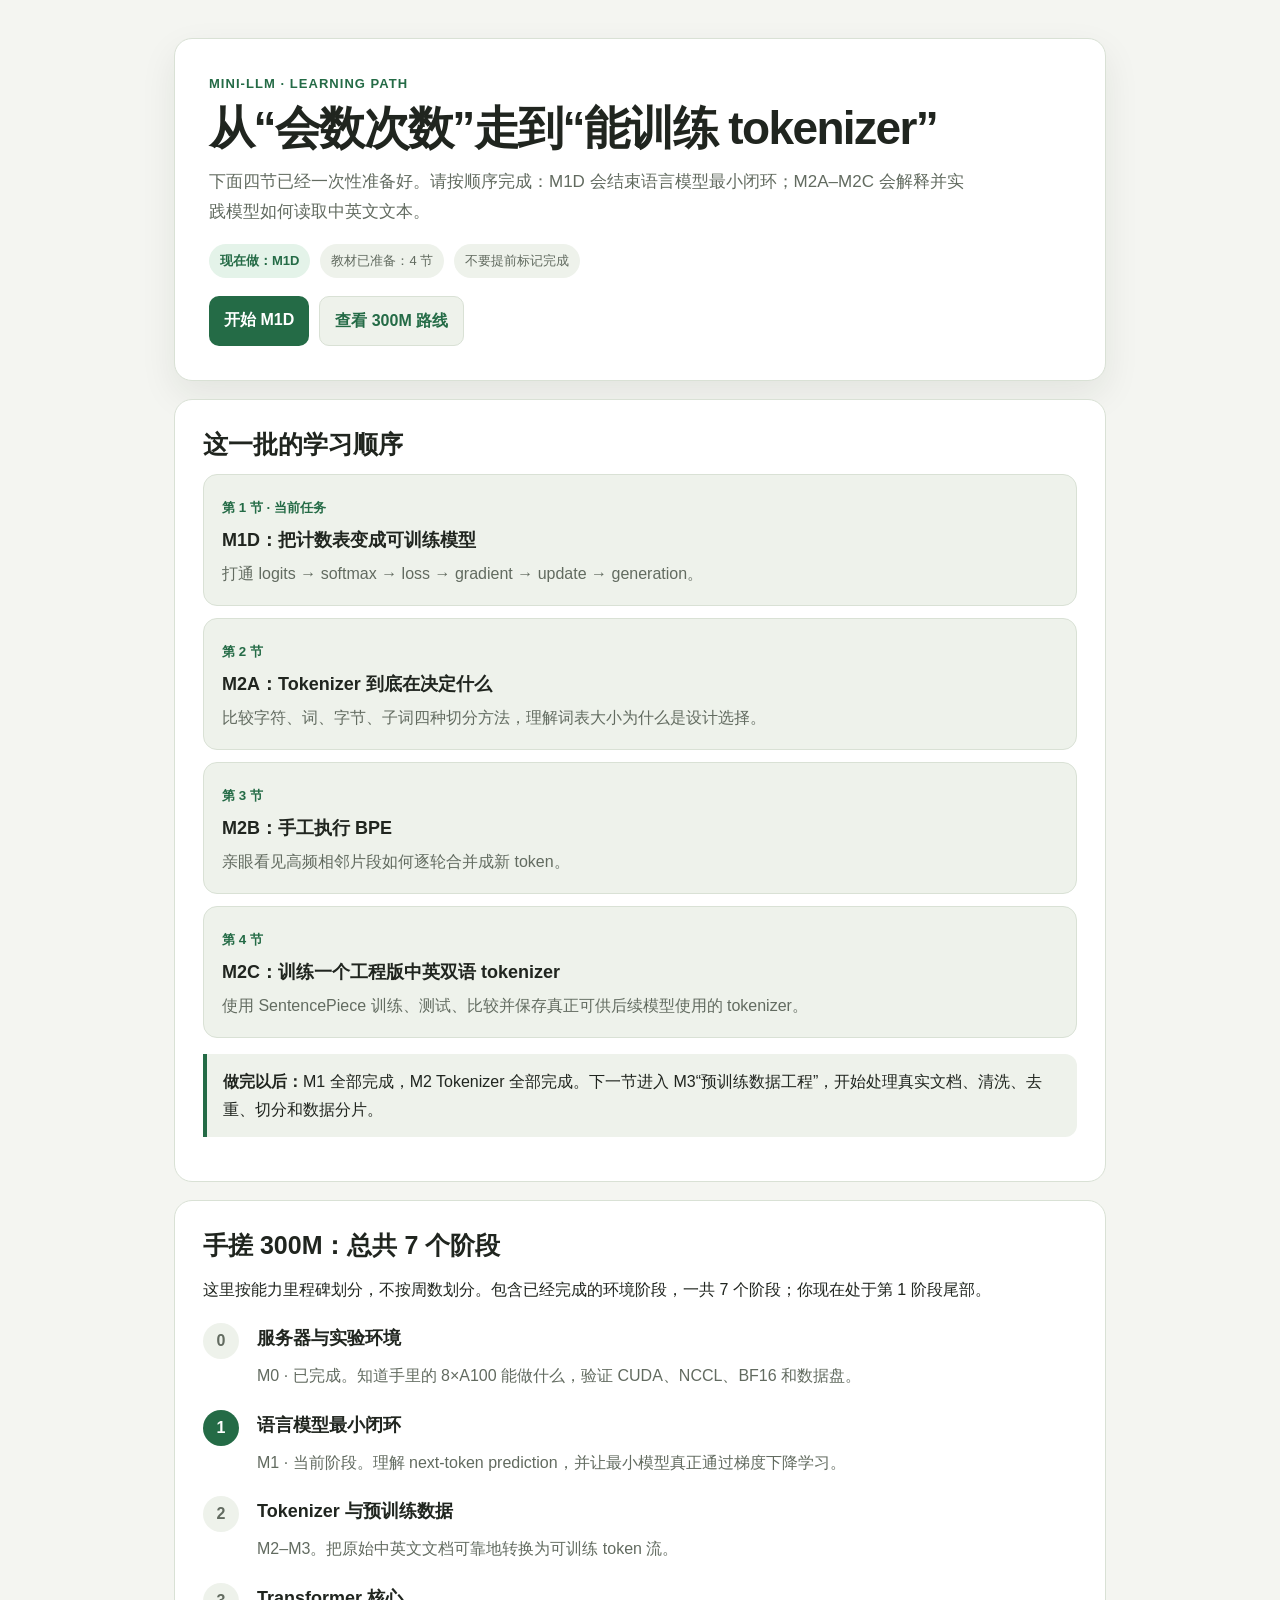
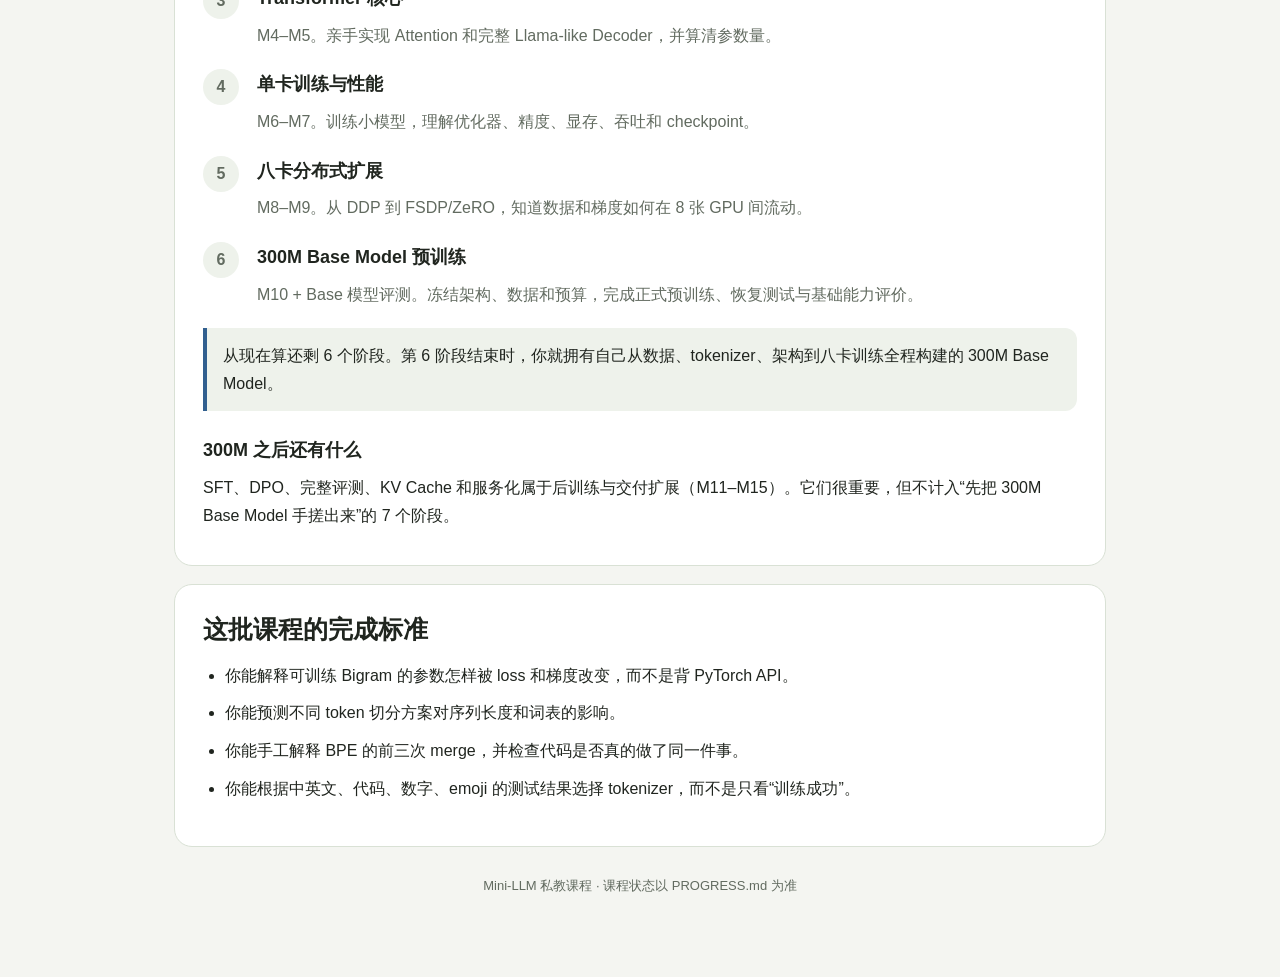
==== index.html @ 045b9879 "Mini-LLM 课程交互教材页（镜像自私有课程仓库）" ====
<!doctype html>
<html lang="zh-CN">
<head>
  <meta charset="utf-8">
  <meta name="viewport" content="width=device-width, initial-scale=1">
  <title>Mini-LLM · 下一批课程</title>
  <link rel="stylesheet" href="assets/course.css">
</head>
<body>
  <main class="shell">
    <header>
      <div class="eyebrow">MINI-LLM · LEARNING PATH</div>
      <h1>从“会数次数”走到“能训练 tokenizer”</h1>
      <p class="lede">下面四节已经一次性准备好。请按顺序完成：M1D 会结束语言模型最小闭环；M2A–M2C 会解释并实践模型如何读取中英文文本。</p>
      <div class="status"><span class="tag current">现在做：M1D</span><span class="tag">教材已准备：4 节</span><span class="tag">不要提前标记完成</span></div>
      <div class="actions"><a class="button" href="M01D-trainable-bigram.html">开始 M1D</a><a class="button secondary" href="#roadmap">查看 300M 路线</a></div>
    </header>

    <section>
      <h2>这一批的学习顺序</h2>
      <div class="lesson-list">
        <a class="lesson" href="M01D-trainable-bigram.html"><small>第 1 节 · 当前任务</small><strong>M1D：把计数表变成可训练模型</strong><span>打通 logits → softmax → loss → gradient → update → generation。</span></a>
        <a class="lesson" href="M02A-tokenizer-map.html"><small>第 2 节</small><strong>M2A：Tokenizer 到底在决定什么</strong><span>比较字符、词、字节、子词四种切分方法，理解词表大小为什么是设计选择。</span></a>
        <a class="lesson" href="M02B-hand-bpe.html"><small>第 3 节</small><strong>M2B：手工执行 BPE</strong><span>亲眼看见高频相邻片段如何逐轮合并成新 token。</span></a>
        <a class="lesson" href="M02C-train-bilingual-tokenizer.html"><small>第 4 节</small><strong>M2C：训练一个工程版中英双语 tokenizer</strong><span>使用 SentencePiece 训练、测试、比较并保存真正可供后续模型使用的 tokenizer。</span></a>
      </div>
      <div class="callout green"><strong>做完以后：</strong>M1 全部完成，M2 Tokenizer 全部完成。下一节进入 M3“预训练数据工程”，开始处理真实文档、清洗、去重、切分和数据分片。</div>
    </section>

    <section id="roadmap">
      <h2>手搓 300M：总共 7 个阶段</h2>
      <p>这里按能力里程碑划分，不按周数划分。包含已经完成的环境阶段，一共 7 个阶段；你现在处于第 1 阶段尾部。</p>
      <div class="stage" data-n="0"><h3>服务器与实验环境</h3><p>M0 · 已完成。知道手里的 8×A100 能做什么，验证 CUDA、NCCL、BF16 和数据盘。</p></div>
      <div class="stage current" data-n="1"><h3>语言模型最小闭环</h3><p>M1 · 当前阶段。理解 next-token prediction，并让最小模型真正通过梯度下降学习。</p></div>
      <div class="stage" data-n="2"><h3>Tokenizer 与预训练数据</h3><p>M2–M3。把原始中英文文档可靠地转换为可训练 token 流。</p></div>
      <div class="stage" data-n="3"><h3>Transformer 核心</h3><p>M4–M5。亲手实现 Attention 和完整 Llama-like Decoder，并算清参数量。</p></div>
      <div class="stage" data-n="4"><h3>单卡训练与性能</h3><p>M6–M7。训练小模型，理解优化器、精度、显存、吞吐和 checkpoint。</p></div>
      <div class="stage" data-n="5"><h3>八卡分布式扩展</h3><p>M8–M9。从 DDP 到 FSDP/ZeRO，知道数据和梯度如何在 8 张 GPU 间流动。</p></div>
      <div class="stage" data-n="6"><h3>300M Base Model 预训练</h3><p>M10 + Base 模型评测。冻结架构、数据和预算，完成正式预训练、恢复测试与基础能力评价。</p></div>
      <div class="callout blue">从现在算还剩 6 个阶段。第 6 阶段结束时，你就拥有自己从数据、tokenizer、架构到八卡训练全程构建的 300M Base Model。</div>
      <h3>300M 之后还有什么</h3>
      <p>SFT、DPO、完整评测、KV Cache 和服务化属于后训练与交付扩展（M11–M15）。它们很重要，但不计入“先把 300M Base Model 手搓出来”的 7 个阶段。</p>
    </section>

    <section>
      <h2>这批课程的完成标准</h2>
      <ul class="checklist">
        <li>你能解释可训练 Bigram 的参数怎样被 loss 和梯度改变，而不是背 PyTorch API。</li>
        <li>你能预测不同 token 切分方案对序列长度和词表的影响。</li>
        <li>你能手工解释 BPE 的前三次 merge，并检查代码是否真的做了同一件事。</li>
        <li>你能根据中英文、代码、数字、emoji 的测试结果选择 tokenizer，而不是只看“训练成功”。</li>
      </ul>
    </section>
    <footer>Mini-LLM 私教课程 · 课程状态以 PROGRESS.md 为准</footer>
  </main>
</body>
</html>
---- assets/course.css ----
:root {
  color-scheme: light dark;
  --bg: light-dark(#f4f5f1, #111310);
  --paper: light-dark(#ffffff, #1a1d18);
  --soft: light-dark(#eef2eb, #242820);
  --text: light-dark(#20251f, #eef2ea);
  --muted: light-dark(#626b60, #aab4a6);
  --line: light-dark(#d9e1d5, #394036);
  --green: light-dark(#246b46, #76d69f);
  --green-soft: light-dark(#e4f3e9, #1c3828);
  --amber: light-dark(#8a5a12, #f1bd66);
  --red: light-dark(#993d38, #ff9d94);
  --blue: light-dark(#315f8f, #8bc3ff);
  --shadow: 0 14px 36px rgba(23, 35, 24, .08);
}
* { box-sizing: border-box; }
html { scroll-behavior: smooth; }
body {
  margin: 0;
  background: var(--bg);
  color: var(--text);
  font-family: ui-sans-serif, -apple-system, BlinkMacSystemFont, "Segoe UI", "PingFang SC", "Microsoft YaHei", sans-serif;
  line-height: 1.72;
}
a { color: var(--green); }
.shell { max-width: 980px; margin: 0 auto; padding: 38px 24px 80px; }
header, section { background: var(--paper); border: 1px solid var(--line); border-radius: 18px; }
header { padding: 34px; box-shadow: var(--shadow); }
section { margin-top: 18px; padding: 28px; }
.eyebrow { color: var(--green); font-weight: 800; letter-spacing: .08em; font-size: 13px; }
h1 { margin: 8px 0 12px; font-size: clamp(30px, 5vw, 46px); line-height: 1.13; letter-spacing: -.035em; }
h2 { margin: 0 0 14px; font-size: 25px; line-height: 1.3; }
h3 { margin: 24px 0 8px; font-size: 18px; }
p { margin: 8px 0; }
.lede { max-width: 760px; color: var(--muted); font-size: 17px; }
.status, .jump, .actions { display: flex; flex-wrap: wrap; gap: 10px; margin-top: 18px; }
.tag { padding: 6px 11px; border-radius: 999px; background: var(--soft); color: var(--muted); font-size: 13px; }
.tag.current { background: var(--green-soft); color: var(--green); font-weight: 750; }
.jump { margin: 20px 0; }
.jump a { text-decoration: none; }
.grid { display: grid; grid-template-columns: repeat(2, minmax(0, 1fr)); gap: 12px; }
.grid.three { grid-template-columns: repeat(3, minmax(0, 1fr)); }
.card { background: var(--soft); border-radius: 14px; padding: 16px; }
.card strong { display: block; margin-bottom: 4px; }
.card p { color: var(--muted); }
code, pre { font-family: ui-monospace, SFMono-Regular, Menlo, Consolas, monospace; }
code { font-size: .94em; }
pre { padding: 16px 18px; overflow-x: auto; border: 1px solid var(--line); border-radius: 12px; background: var(--soft); line-height: 1.55; }
.callout { margin: 16px 0; padding: 14px 16px; border-left: 4px solid var(--amber); background: var(--soft); border-radius: 0 12px 12px 0; }
.callout.green { border-left-color: var(--green); }
.callout.blue { border-left-color: var(--blue); }
table { width: 100%; border-collapse: collapse; margin: 14px 0; }
th, td { padding: 10px 12px; border-bottom: 1px solid var(--line); text-align: left; vertical-align: top; }
th { color: var(--muted); }
ol, ul { padding-left: 22px; }
li + li { margin-top: 7px; }
.flow { display: flex; flex-wrap: wrap; align-items: center; gap: 8px; margin: 18px 0; }
.flow span { padding: 9px 12px; border: 1px solid var(--line); border-radius: 10px; background: var(--soft); }
.flow b { color: var(--green); }
.question { padding: 16px; margin-top: 10px; border: 1px solid var(--line); border-radius: 12px; }
.lesson-list { display: grid; gap: 12px; }
.lesson { display: block; padding: 18px; color: var(--text); text-decoration: none; border: 1px solid var(--line); border-radius: 14px; background: var(--soft); }
.lesson:hover { border-color: var(--green); }
.lesson small { color: var(--green); font-weight: 800; }
.lesson strong { display: block; margin: 4px 0; font-size: 18px; }
.lesson span { color: var(--muted); }
.stage { position: relative; padding-left: 54px; margin: 20px 0; }
.stage::before { content: attr(data-n); position: absolute; left: 0; top: 0; width: 36px; height: 36px; display: grid; place-items: center; border-radius: 50%; background: var(--soft); color: var(--muted); font-weight: 800; }
.stage.current::before { background: var(--green); color: white; }
.stage h3 { margin: 0 0 2px; }
.stage p { color: var(--muted); }
.checklist li { margin-top: 10px; }
.button { display: inline-block; padding: 10px 15px; border-radius: 10px; background: var(--green); color: white; text-decoration: none; font-weight: 750; }
.button.secondary { color: var(--green); background: var(--soft); border: 1px solid var(--line); }
footer { text-align: center; color: var(--muted); margin-top: 28px; font-size: 13px; }
@media (max-width: 720px) {
  .shell { padding: 18px 12px 50px; }
  header, section { padding: 20px; }
  .grid, .grid.three { grid-template-columns: 1fr; }
}
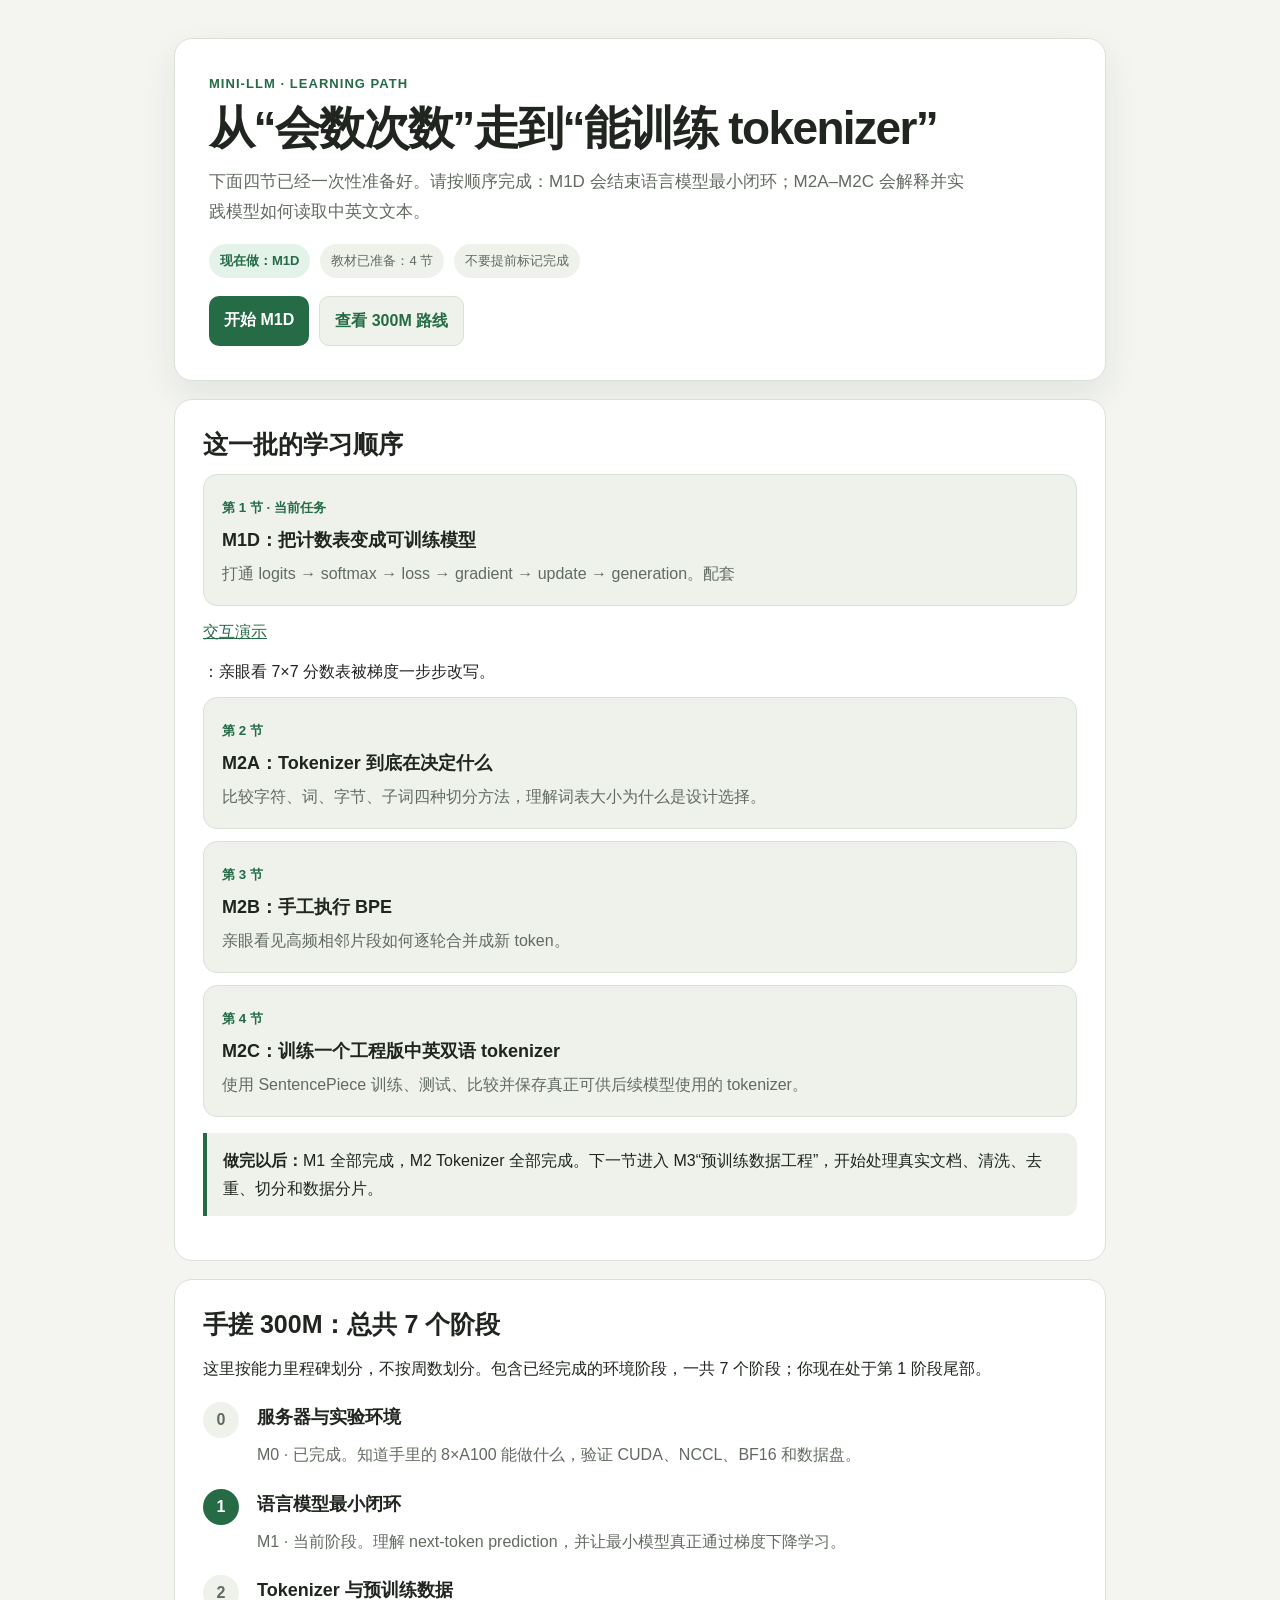
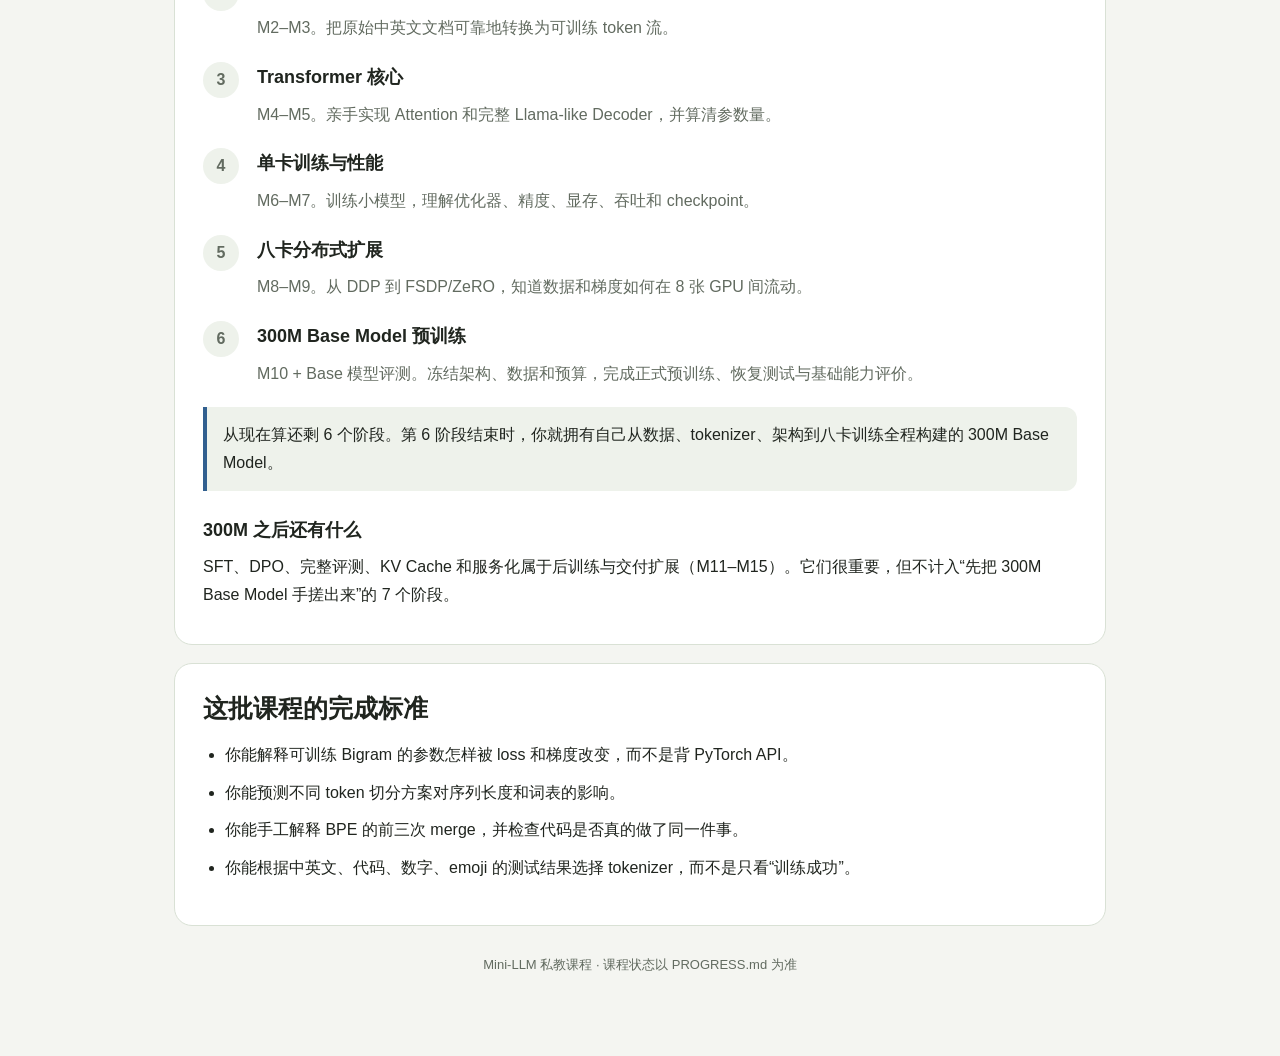
==== commit 58556e78: "同步教材 2026-09-08 11:34" ====
--- a/index.html
+++ b/index.html
@@ -5,6 +5,10 @@
   <meta name="viewport" content="width=device-width, initial-scale=1">
   <title>Mini-LLM · 下一批课程</title>
   <link rel="stylesheet" href="assets/course.css">
+  <link rel="icon" href="assets/favicon.svg" type="image/svg+xml">
+  <link rel="icon" href="assets/favicon-32.png" type="image/png" sizes="32x32">
+  <link rel="apple-touch-icon" href="assets/favicon-180.png">
+
 </head>
 <body>
   <main class="shell">
@@ -19,7 +23,7 @@
     <section>
       <h2>这一批的学习顺序</h2>
       <div class="lesson-list">
-        <a class="lesson" href="M01D-trainable-bigram.html"><small>第 1 节 · 当前任务</small><strong>M1D：把计数表变成可训练模型</strong><span>打通 logits → softmax → loss → gradient → update → generation。</span></a>
+        <a class="lesson" href="M01D-trainable-bigram.html"><small>第 1 节 · 当前任务</small><strong>M1D：把计数表变成可训练模型</strong><span>打通 logits → softmax → loss → gradient → update → generation。配套<a href="M01D-interactive.html">交互演示</a>：亲眼看 7×7 分数表被梯度一步步改写。</span></a>
         <a class="lesson" href="M02A-tokenizer-map.html"><small>第 2 节</small><strong>M2A：Tokenizer 到底在决定什么</strong><span>比较字符、词、字节、子词四种切分方法，理解词表大小为什么是设计选择。</span></a>
         <a class="lesson" href="M02B-hand-bpe.html"><small>第 3 节</small><strong>M2B：手工执行 BPE</strong><span>亲眼看见高频相邻片段如何逐轮合并成新 token。</span></a>
         <a class="lesson" href="M02C-train-bilingual-tokenizer.html"><small>第 4 节</small><strong>M2C：训练一个工程版中英双语 tokenizer</strong><span>使用 SentencePiece 训练、测试、比较并保存真正可供后续模型使用的 tokenizer。</span></a>
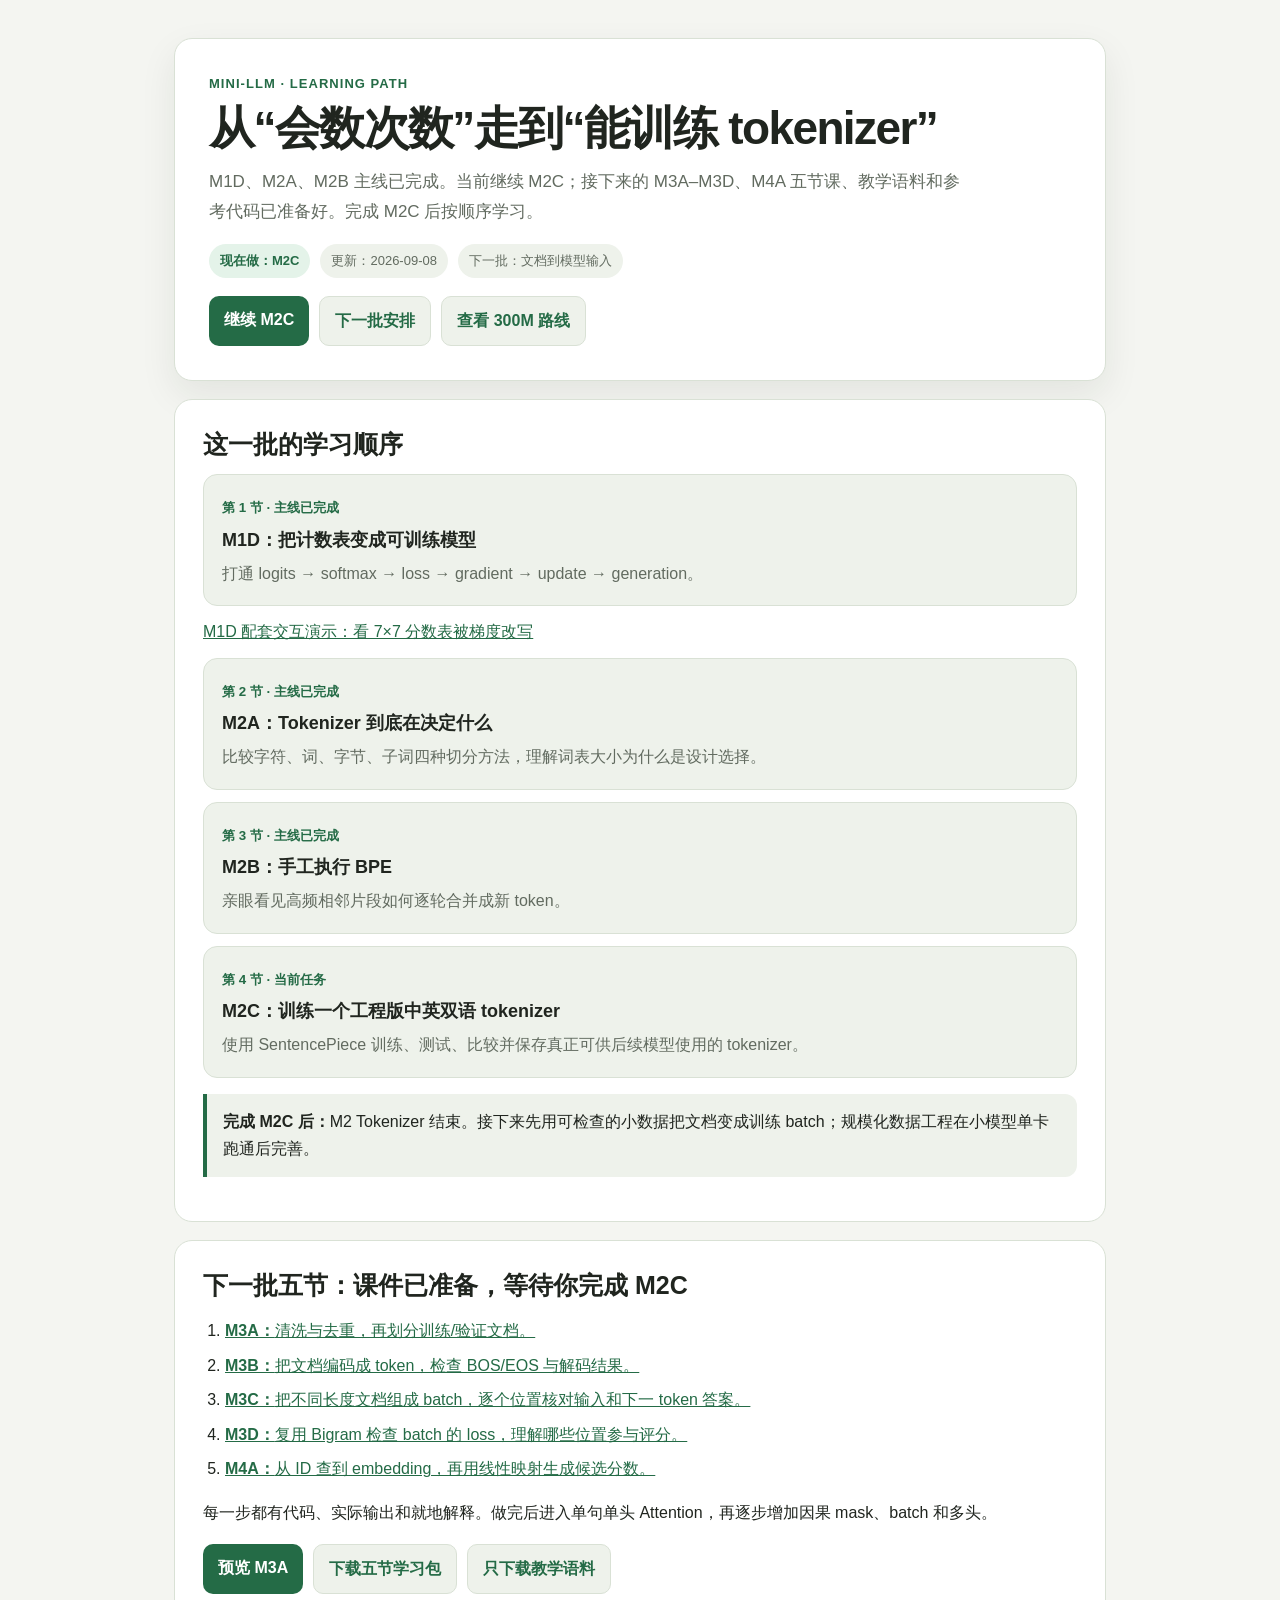
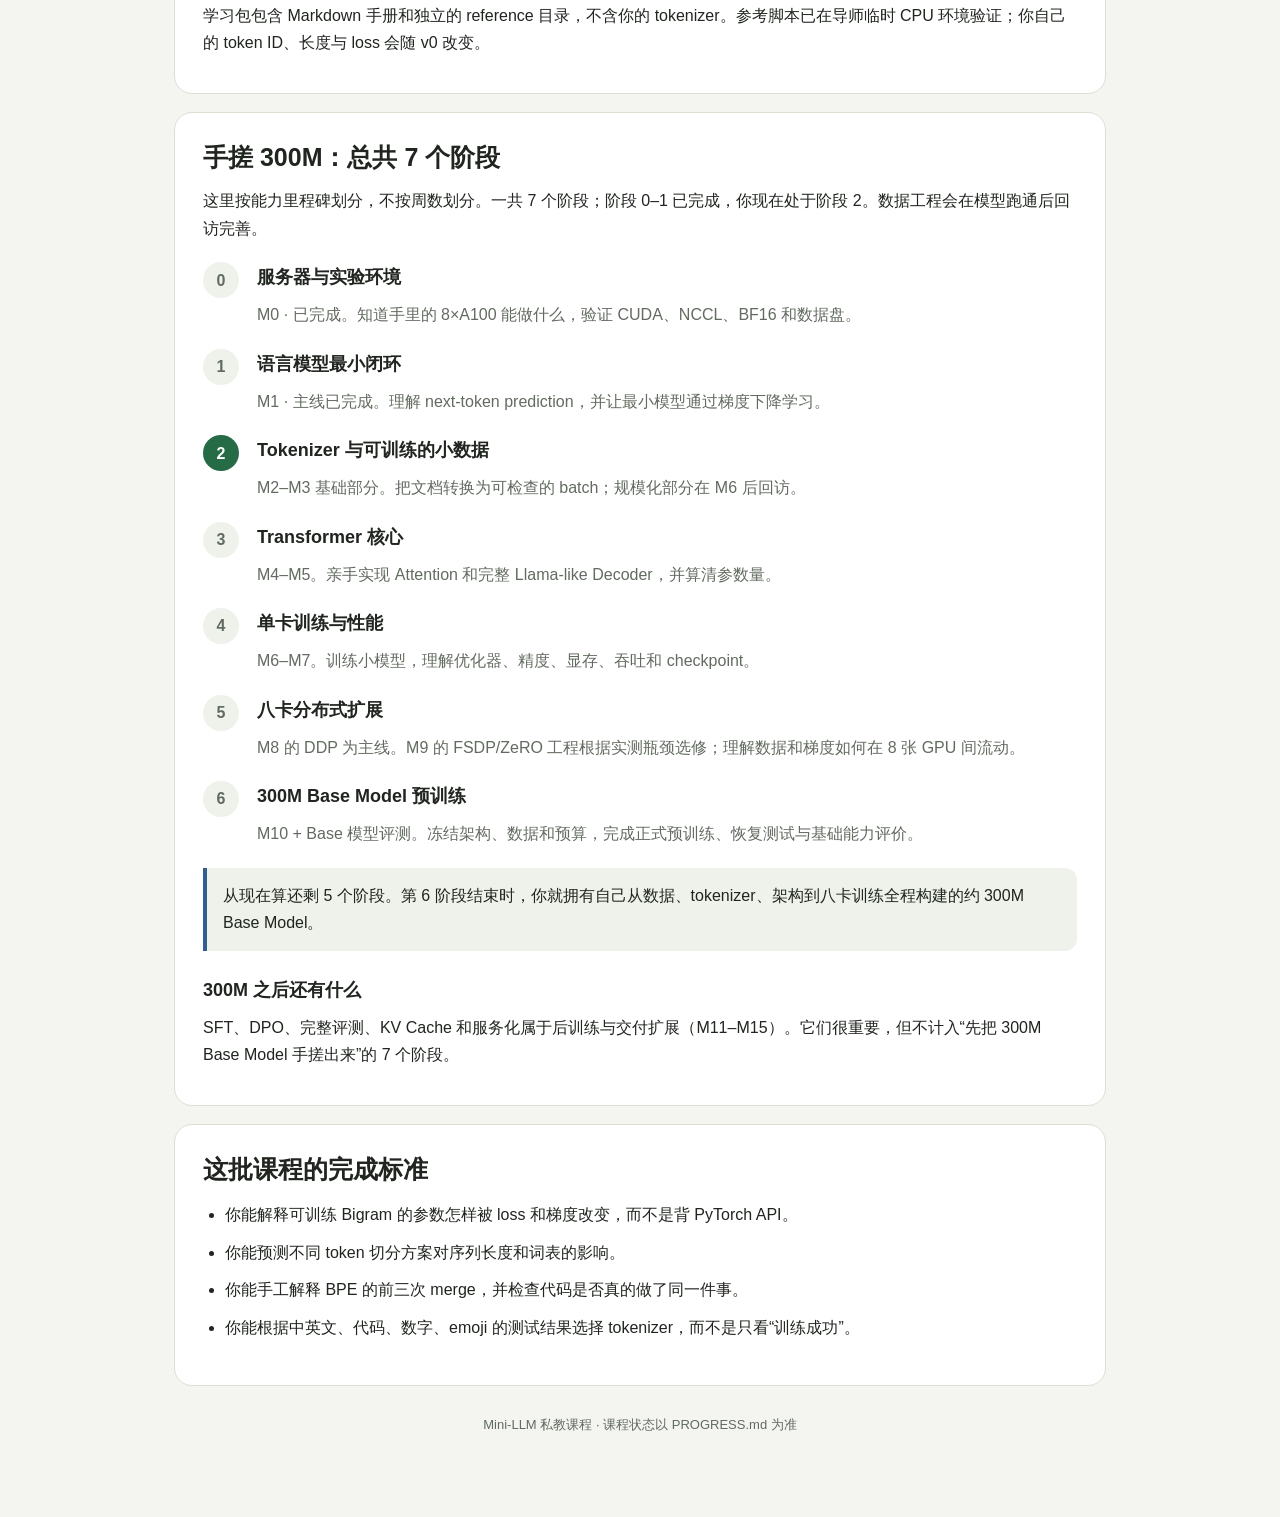
==== commit 82ba9fe9: "同步教材 2026-09-08 18:47" ====
--- a/index.html
+++ b/index.html
@@ -15,33 +15,48 @@
     <header>
       <div class="eyebrow">MINI-LLM · LEARNING PATH</div>
       <h1>从“会数次数”走到“能训练 tokenizer”</h1>
-      <p class="lede">下面四节已经一次性准备好。请按顺序完成：M1D 会结束语言模型最小闭环；M2A–M2C 会解释并实践模型如何读取中英文文本。</p>
-      <div class="status"><span class="tag current">现在做：M1D</span><span class="tag">教材已准备：4 节</span><span class="tag">不要提前标记完成</span></div>
-      <div class="actions"><a class="button" href="M01D-trainable-bigram.html">开始 M1D</a><a class="button secondary" href="#roadmap">查看 300M 路线</a></div>
+      <p class="lede">M1D、M2A、M2B 主线已完成。当前继续 M2C；接下来的 M3A–M3D、M4A 五节课、教学语料和参考代码已准备好。完成 M2C 后按顺序学习。</p>
+      <div class="status"><span class="tag current">现在做：M2C</span><span class="tag">更新：2026-09-08</span><span class="tag">下一批：文档到模型输入</span></div>
+      <div class="actions"><a class="button" href="M02C-train-bilingual-tokenizer.html">继续 M2C</a><a class="button secondary" href="#next-batch">下一批安排</a><a class="button secondary" href="#roadmap">查看 300M 路线</a></div>
     </header>
 
     <section>
       <h2>这一批的学习顺序</h2>
       <div class="lesson-list">
-        <a class="lesson" href="M01D-trainable-bigram.html"><small>第 1 节 · 当前任务</small><strong>M1D：把计数表变成可训练模型</strong><span>打通 logits → softmax → loss → gradient → update → generation。配套<a href="M01D-interactive.html">交互演示</a>：亲眼看 7×7 分数表被梯度一步步改写。</span></a>
-        <a class="lesson" href="M02A-tokenizer-map.html"><small>第 2 节</small><strong>M2A：Tokenizer 到底在决定什么</strong><span>比较字符、词、字节、子词四种切分方法，理解词表大小为什么是设计选择。</span></a>
-        <a class="lesson" href="M02B-hand-bpe.html"><small>第 3 节</small><strong>M2B：手工执行 BPE</strong><span>亲眼看见高频相邻片段如何逐轮合并成新 token。</span></a>
-        <a class="lesson" href="M02C-train-bilingual-tokenizer.html"><small>第 4 节</small><strong>M2C：训练一个工程版中英双语 tokenizer</strong><span>使用 SentencePiece 训练、测试、比较并保存真正可供后续模型使用的 tokenizer。</span></a>
+        <a class="lesson" href="M01D-trainable-bigram.html"><small>第 1 节 · 主线已完成</small><strong>M1D：把计数表变成可训练模型</strong><span>打通 logits → softmax → loss → gradient → update → generation。</span></a>
+        <a href="M01D-interactive.html">M1D 配套交互演示：看 7×7 分数表被梯度改写</a>
+        <a class="lesson" href="M02A-tokenizer-map.html"><small>第 2 节 · 主线已完成</small><strong>M2A：Tokenizer 到底在决定什么</strong><span>比较字符、词、字节、子词四种切分方法，理解词表大小为什么是设计选择。</span></a>
+        <a class="lesson" href="M02B-hand-bpe.html"><small>第 3 节 · 主线已完成</small><strong>M2B：手工执行 BPE</strong><span>亲眼看见高频相邻片段如何逐轮合并成新 token。</span></a>
+        <a class="lesson" href="M02C-train-bilingual-tokenizer.html"><small>第 4 节 · 当前任务</small><strong>M2C：训练一个工程版中英双语 tokenizer</strong><span>使用 SentencePiece 训练、测试、比较并保存真正可供后续模型使用的 tokenizer。</span></a>
       </div>
-      <div class="callout green"><strong>做完以后：</strong>M1 全部完成，M2 Tokenizer 全部完成。下一节进入 M3“预训练数据工程”，开始处理真实文档、清洗、去重、切分和数据分片。</div>
+      <div class="callout green"><strong>完成 M2C 后：</strong>M2 Tokenizer 结束。接下来先用可检查的小数据把文档变成训练 batch；规模化数据工程在小模型单卡跑通后完善。</div>
+    </section>
+
+    <section id="next-batch">
+      <h2>下一批五节：课件已准备，等待你完成 M2C</h2>
+      <ol>
+        <li><a href="M03A-prepare-documents.html"><strong>M3A：</strong>清洗与去重，再划分训练/验证文档。</a></li>
+        <li><a href="M03B-encode-documents.html"><strong>M3B：</strong>把文档编码成 token，检查 BOS/EOS 与解码结果。</a></li>
+        <li><a href="M03C-build-batch.html"><strong>M3C：</strong>把不同长度文档组成 batch，逐个位置核对输入和下一 token 答案。</a></li>
+        <li><a href="M03D-batch-bigram.html"><strong>M3D：</strong>复用 Bigram 检查 batch 的 loss，理解哪些位置参与评分。</a></li>
+        <li><a href="M04A-embedding-and-linear.html"><strong>M4A：</strong>从 ID 查到 embedding，再用线性映射生成候选分数。</a></li>
+      </ol>
+      <p>每一步都有代码、实际输出和就地解释。做完后进入单句单头 Attention，再逐步增加因果 mask、batch 和多头。</p>
+      <div class="actions"><a class="button" href="M03A-prepare-documents.html">预览 M3A</a><a class="button secondary" href="assets/m3-m4-learning-pack.zip" download>下载五节学习包</a><a class="button secondary" href="assets/m3_documents.jsonl" download>只下载教学语料</a></div>
+      <p>学习包包含 Markdown 手册和独立的 reference 目录，不含你的 tokenizer。参考脚本已在导师临时 CPU 环境验证；你自己的 token ID、长度与 loss 会随 v0 改变。</p>
     </section>
 
     <section id="roadmap">
       <h2>手搓 300M：总共 7 个阶段</h2>
-      <p>这里按能力里程碑划分，不按周数划分。包含已经完成的环境阶段，一共 7 个阶段；你现在处于第 1 阶段尾部。</p>
+      <p>这里按能力里程碑划分，不按周数划分。一共 7 个阶段；阶段 0–1 已完成，你现在处于阶段 2。数据工程会在模型跑通后回访完善。</p>
       <div class="stage" data-n="0"><h3>服务器与实验环境</h3><p>M0 · 已完成。知道手里的 8×A100 能做什么，验证 CUDA、NCCL、BF16 和数据盘。</p></div>
-      <div class="stage current" data-n="1"><h3>语言模型最小闭环</h3><p>M1 · 当前阶段。理解 next-token prediction，并让最小模型真正通过梯度下降学习。</p></div>
-      <div class="stage" data-n="2"><h3>Tokenizer 与预训练数据</h3><p>M2–M3。把原始中英文文档可靠地转换为可训练 token 流。</p></div>
+      <div class="stage" data-n="1"><h3>语言模型最小闭环</h3><p>M1 · 主线已完成。理解 next-token prediction，并让最小模型通过梯度下降学习。</p></div>
+      <div class="stage current" data-n="2"><h3>Tokenizer 与可训练的小数据</h3><p>M2–M3 基础部分。把文档转换为可检查的 batch；规模化部分在 M6 后回访。</p></div>
       <div class="stage" data-n="3"><h3>Transformer 核心</h3><p>M4–M5。亲手实现 Attention 和完整 Llama-like Decoder，并算清参数量。</p></div>
       <div class="stage" data-n="4"><h3>单卡训练与性能</h3><p>M6–M7。训练小模型，理解优化器、精度、显存、吞吐和 checkpoint。</p></div>
-      <div class="stage" data-n="5"><h3>八卡分布式扩展</h3><p>M8–M9。从 DDP 到 FSDP/ZeRO，知道数据和梯度如何在 8 张 GPU 间流动。</p></div>
+      <div class="stage" data-n="5"><h3>八卡分布式扩展</h3><p>M8 的 DDP 为主线。M9 的 FSDP/ZeRO 工程根据实测瓶颈选修；理解数据和梯度如何在 8 张 GPU 间流动。</p></div>
       <div class="stage" data-n="6"><h3>300M Base Model 预训练</h3><p>M10 + Base 模型评测。冻结架构、数据和预算，完成正式预训练、恢复测试与基础能力评价。</p></div>
-      <div class="callout blue">从现在算还剩 6 个阶段。第 6 阶段结束时，你就拥有自己从数据、tokenizer、架构到八卡训练全程构建的 300M Base Model。</div>
+      <div class="callout blue">从现在算还剩 5 个阶段。第 6 阶段结束时，你就拥有自己从数据、tokenizer、架构到八卡训练全程构建的约 300M Base Model。</div>
       <h3>300M 之后还有什么</h3>
       <p>SFT、DPO、完整评测、KV Cache 和服务化属于后训练与交付扩展（M11–M15）。它们很重要，但不计入“先把 300M Base Model 手搓出来”的 7 个阶段。</p>
     </section>
